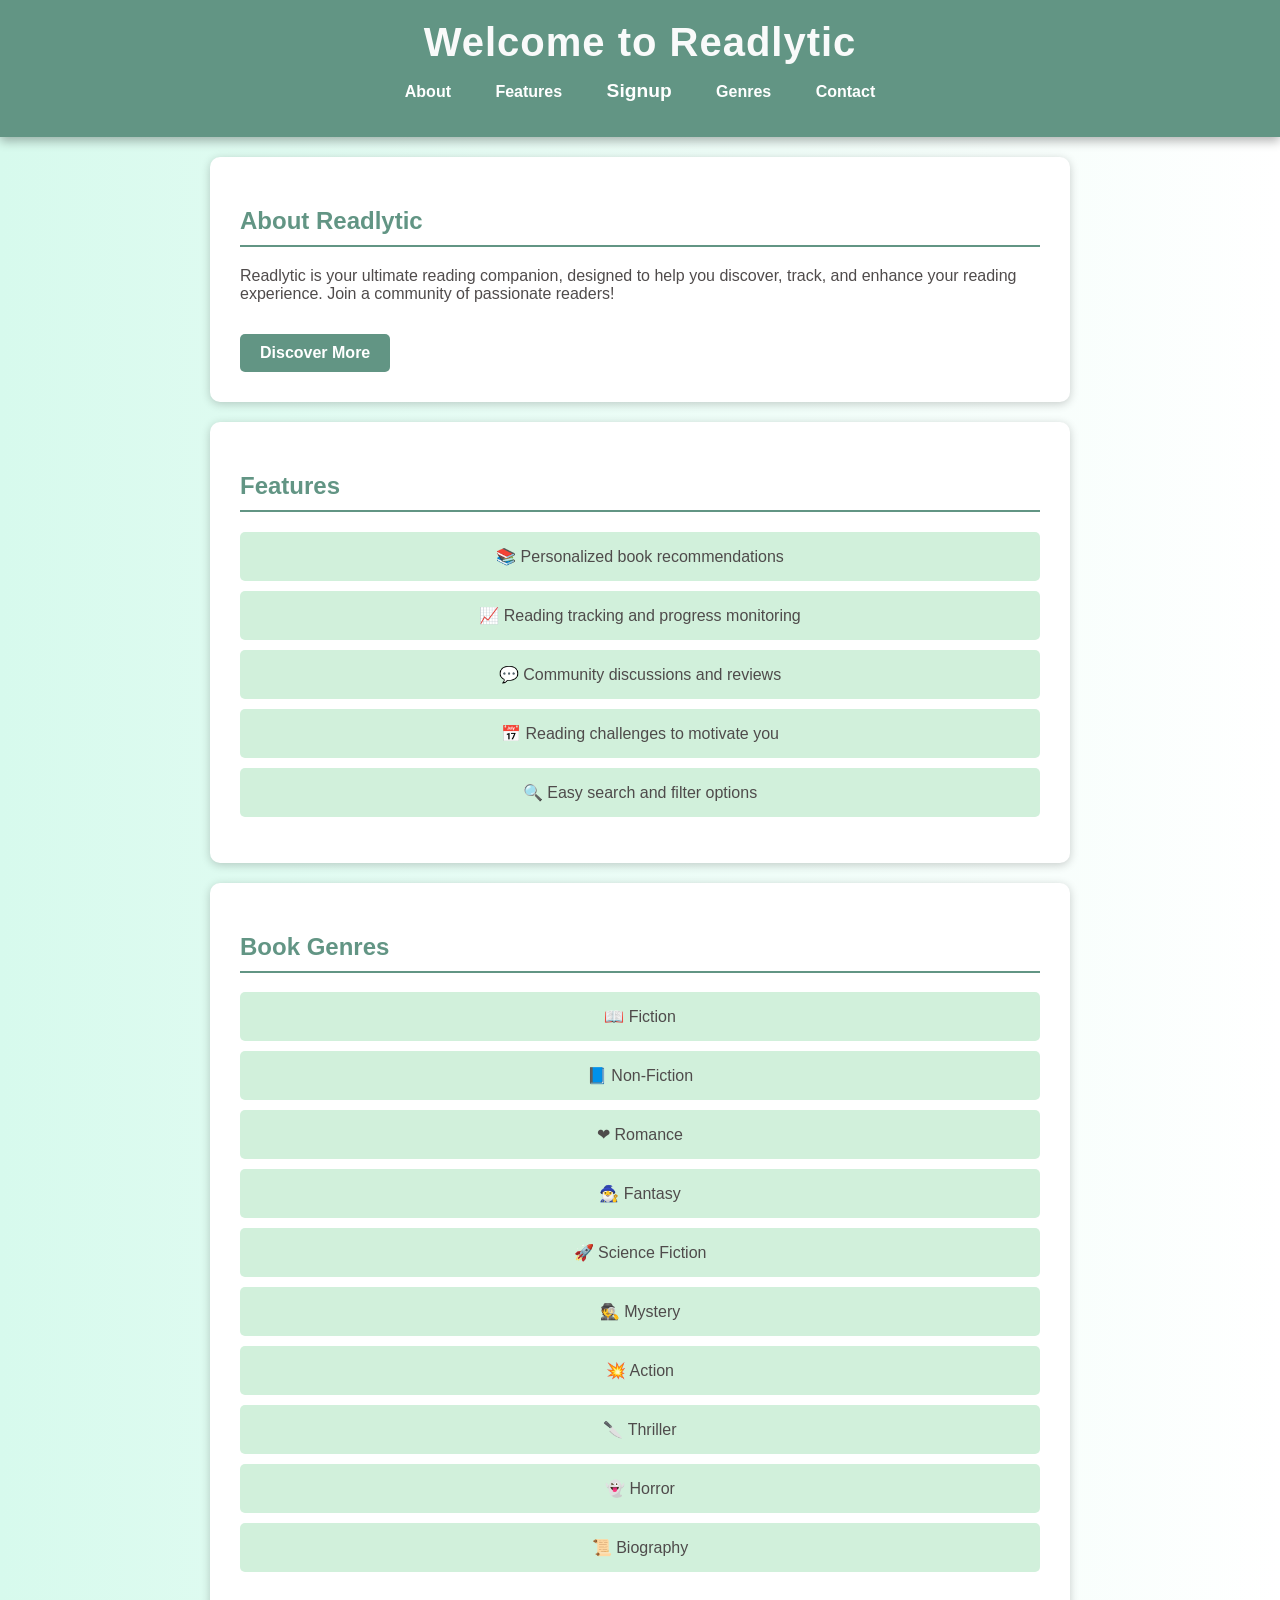
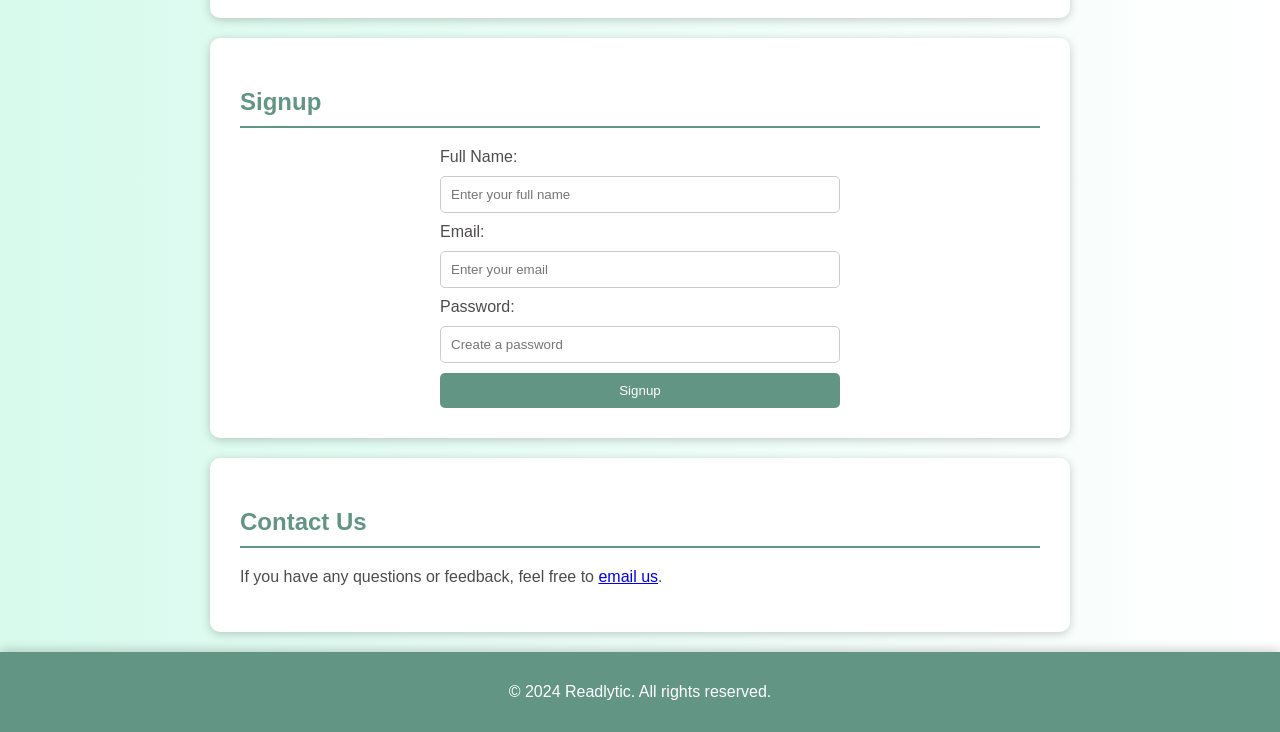
==== index.html @ 5dc9d990 "trial" ====
<!DOCTYPE html>
<html lang="en">
<head>
    <meta charset="UTF-8">
    <meta name="viewport" content="width=device-width, initial-scale=1.0">
    <title>Readlytic - Your Reading Companion</title>
    <style>
        body {
            font-family: 'Helvetica Neue', Arial, sans-serif;
            margin: 0;
            padding: 0;
            background: linear-gradient(to right, #d7faed, #fff);
            color: #4f4b4b;
        }
        header {
            background: #629584;
            color: #F9FAFA;
            padding: 20px 0;
            text-align: center;
            position: relative;
            box-shadow: 0 4px 10px rgba(0, 0, 0, 0.3);
        }
        header h1 {
            margin: 0;
            font-size: 2.5em;
            letter-spacing: 1px;
        }
        nav {
            margin: 15px 0;
        }
		 #alag {
           font-size:1.2em;
        }
        nav a {
            color: #fff;
            margin: 0 20px;
            text-decoration: none;
            font-weight: bold;
            transition: color 0.3s, transform 0.3s;
        }
        nav a:hover {
            color: #d1c4e9;
            transform: scale(1.1);
        }
        section {
            padding: 30px;
            margin: 20px auto;
            background: #ffffff;
            border-radius: 10px;
            box-shadow: 0 2px 10px rgba(0, 0, 0, 0.2);
            transition: transform 0.3s;
            max-width: 800px;
        }
        section:hover {
            transform: translateY(-2px);
        }
        h2 {
            color: #629584;
            border-bottom: 2px solid #629584;
            padding-bottom: 10px;
        }
        footer {
            text-align: center;
            padding: 15px 0;
            background: #629584;
            color: #fff;
            position: relative;
            bottom: 0;
            width: 100%;
            margin-top: 20px;
            box-shadow: 0 -2px 10px rgba(0, 0, 0, 0.2);
        }
        ul {
            list-style-type: none;
            padding: 0;
        }
        ul li {
            background: #d1f0db;
            margin: 10px 0;
            padding: 15px;
            border-radius: 5px;
            transition: background 0.3s;
            cursor: pointer;
            display: flex;
            justify-content: center;
        }
        ul li:hover {
            background: #a2e8b9;
        }
        .book-list {
            display: none;
            margin-top: 10px;
        }
        .book-list ul {
            background: #f9f9f9;
            padding: 10px;
            border-radius: 5px;
            box-shadow: 0 2px 5px rgba(0, 0, 0, 0.1);
        }
        .cta-button {
            display: inline-block;
            padding: 10px 20px;
            margin-top: 15px;
            background: #629584;
            color: #fff;
            border: none;
            border-radius: 5px;
            text-decoration: none;
            font-weight: bold;
            transition: background 0.3s;
        }
        .cta-button:hover {
            background: #629584;
        }
        form {
            display: flex;
            flex-direction: column;
            max-width: 400px;
            margin: auto;
        }
        input {
            padding: 10px;
            margin: 10px 0;
            border: 1px solid #ccc;
            border-radius: 5px;
        }
        input:focus {
            border-color: #629584;
        }
        .submit-button {
            background: #629584;
            color: #fff;
            border: none;
            border-radius: 5px;
            padding: 10px;
            cursor: pointer;
            transition: background 0.3s;
        }
        .submit-button:hover {
            background: #629584;
        }
    </style>
</head>
<body>

<header>
    <h1>Welcome to Readlytic</h1>
    <nav>
        <a href="#about">About</a>
        <a href="#features">Features</a>
		<a id="alag" href="#signup">Signup</a>
        <a href="#categories">Genres</a>
        <a href="#contact">Contact</a>
    </nav>
</header>

<section id="about">
    <h2>About Readlytic</h2>
    <p>Readlytic is your ultimate reading companion, designed to help you discover, track, and enhance your reading experience. Join a community of passionate readers!</p>
    <a class="cta-button" href="#features">Discover More</a>
</section>

<section id="features">
    <h2>Features</h2>
    <ul>
        <li>📚 Personalized book recommendations</li>
        <li>📈 Reading tracking and progress monitoring</li>
        <li>💬 Community discussions and reviews</li>
        <li>📅 Reading challenges to motivate you</li>
        <li>🔍 Easy search and filter options</li>
    </ul>
</section>

<section id="categories">
    <h2>Book Genres</h2>
    <ul>
        <li><a href="fiction.html" class="category-link" onclick="redirectToGenre('fiction'); return false;">📖 Fiction</a></li>
        <li><a href="non_fiction.html" class="category-link" onclick="redirectToGenre('non_fiction'); return false;">📘 Non-Fiction</a></li>
        <li><a href="romance.html" class="category-link" onclick="redirectToGenre('romance'); return false;">❤ Romance</a></li>
        <li><a href="fantasy.html" class="category-link" onclick="redirectToGenre('fantasy'); return false;">🧙‍♂ Fantasy</a></li>
        <li><a href="science_fiction.html" class="category-link" onclick="redirectToGenre('science_fiction'); return false;">🚀 Science Fiction</a></li>
        <li><a href="mystery.html" class="category-link" onclick="redirectToGenre('mystery'); return false;">🕵 Mystery</a></li>
        <li><a href="action.html" class="category-link" onclick="redirectToGenre('action'); return false;">💥 Action</a></li>
        <li><a href="thriller.html" class="category-link" onclick="redirectToGenre('thriller'); return false;">🔪 Thriller</a></li>
        <li><a href="horror.html" class="category-link" onclick="redirectToGenre('horror'); return false;">👻 Horror</a></li>
        <li><a href="biography.html" class="category-link" onclick="redirectToGenre('biography'); return false;">📜 Biography</a></li>
    </ul>
</section>

<style>
    .category-link {
        text-decoration: none;
        color: #4f4b4b; 
</style>

<section id="signup">
    <h2>Signup</h2>
    <form action="#" method="post">
        <label for="name">Full Name:</label>
        <input type="text" id="name" name="name" placeholder="Enter your full name" required>
        
        <label for="email">Email:</label>
        <input type="email" id="email" name="email" placeholder="Enter your email" required>
        
        <label for="password">Password:</label>
        <input type="password" id="password" name="password" placeholder="Create a password" required>
        
        <button type="submit" class="submit-button">Signup</button>
    </form>
</section>

<section id="contact">
    <h2>Contact Us</h2>
    <p>If you have any questions or feedback, feel free to <a href="mailto:contact@readlytic.com">email us</a>.</p>
</section>

<footer>
    <p>&copy; 2024 Readlytic. All rights reserved.</p>
</footer>

<script>
    function toggleBooks(categoryId) {
        const category = document.getElementById(categoryId);
        if (category.style.display === 'block') {
            category.style.display = 'none';
        } else {
            category.style.display = 'block';
        }
    }
</script>

</body>

<script>
  const buttonColors = {
  fiction: "#c4e6f5",
  non_fiction: "#f4f7df",
  romance: "#f7dfef",
  fantasy: "#edc5d6",
  science_fiction: "#cfcfe8",
  mystery: "#9daebf",
  action: "#bbbdb9",
  thriller: "#b9f0e4",
  horror: "#a6a6a6",
  biography: "#d1c8c2"
  };
  
  const hoverColors = {
  fiction: "#a0d9f2",
  non_fiction: "#eef5bc",
  romance: "#f5c6e6",
  fantasy: "#db84a9",
  science_fiction: "#a4a3cc",
  mystery: "#6a92ba",
  action: "#999c97",
  thriller: "#90d6c7",
  horror: "#808080",
  biography: "#ccb8ab"
  };
  
  const textColors = {
  fiction: "#40b8ed",
  non_fiction: "#b1c746",
  romance: "#de6fb9",
  fantasy: "#b83b71",
  science_fiction: "#6c6bc9",
  mystery: "#23394f",
  action: "#21261b",
  thriller: "#41ab93",
  horror: "#2E2E2E",
  biography: "#AF8260"
  };
  
  const genreColors = {
  fiction: "#32b4ed",
  non_fiction: "#c4cf8c",
  romance: "#e3a1cd",
  fantasy: "#85213a",
  science_fiction: "#4d4ca1",
  mystery: "#2c3e50",
  action: "#282b24",
  thriller: "#67cfb8",
  horror: "#2E2E2E",
  biography: "#AF8260"
  };
  
  

  function redirectToGenre(genre) {
  const color = genreColors[genre];
  const button = buttonColors[genre];
  const hover = hoverColors[genre];
  const text = textColors[genre];
  window.location.href = `${genre}.html?color=${encodeURIComponent(color)}&button=${encodeURIComponent(button)}&hover=${encodeURIComponent(hover)}&text=${encodeURIComponent(text)}`;
}

</script>

</html>
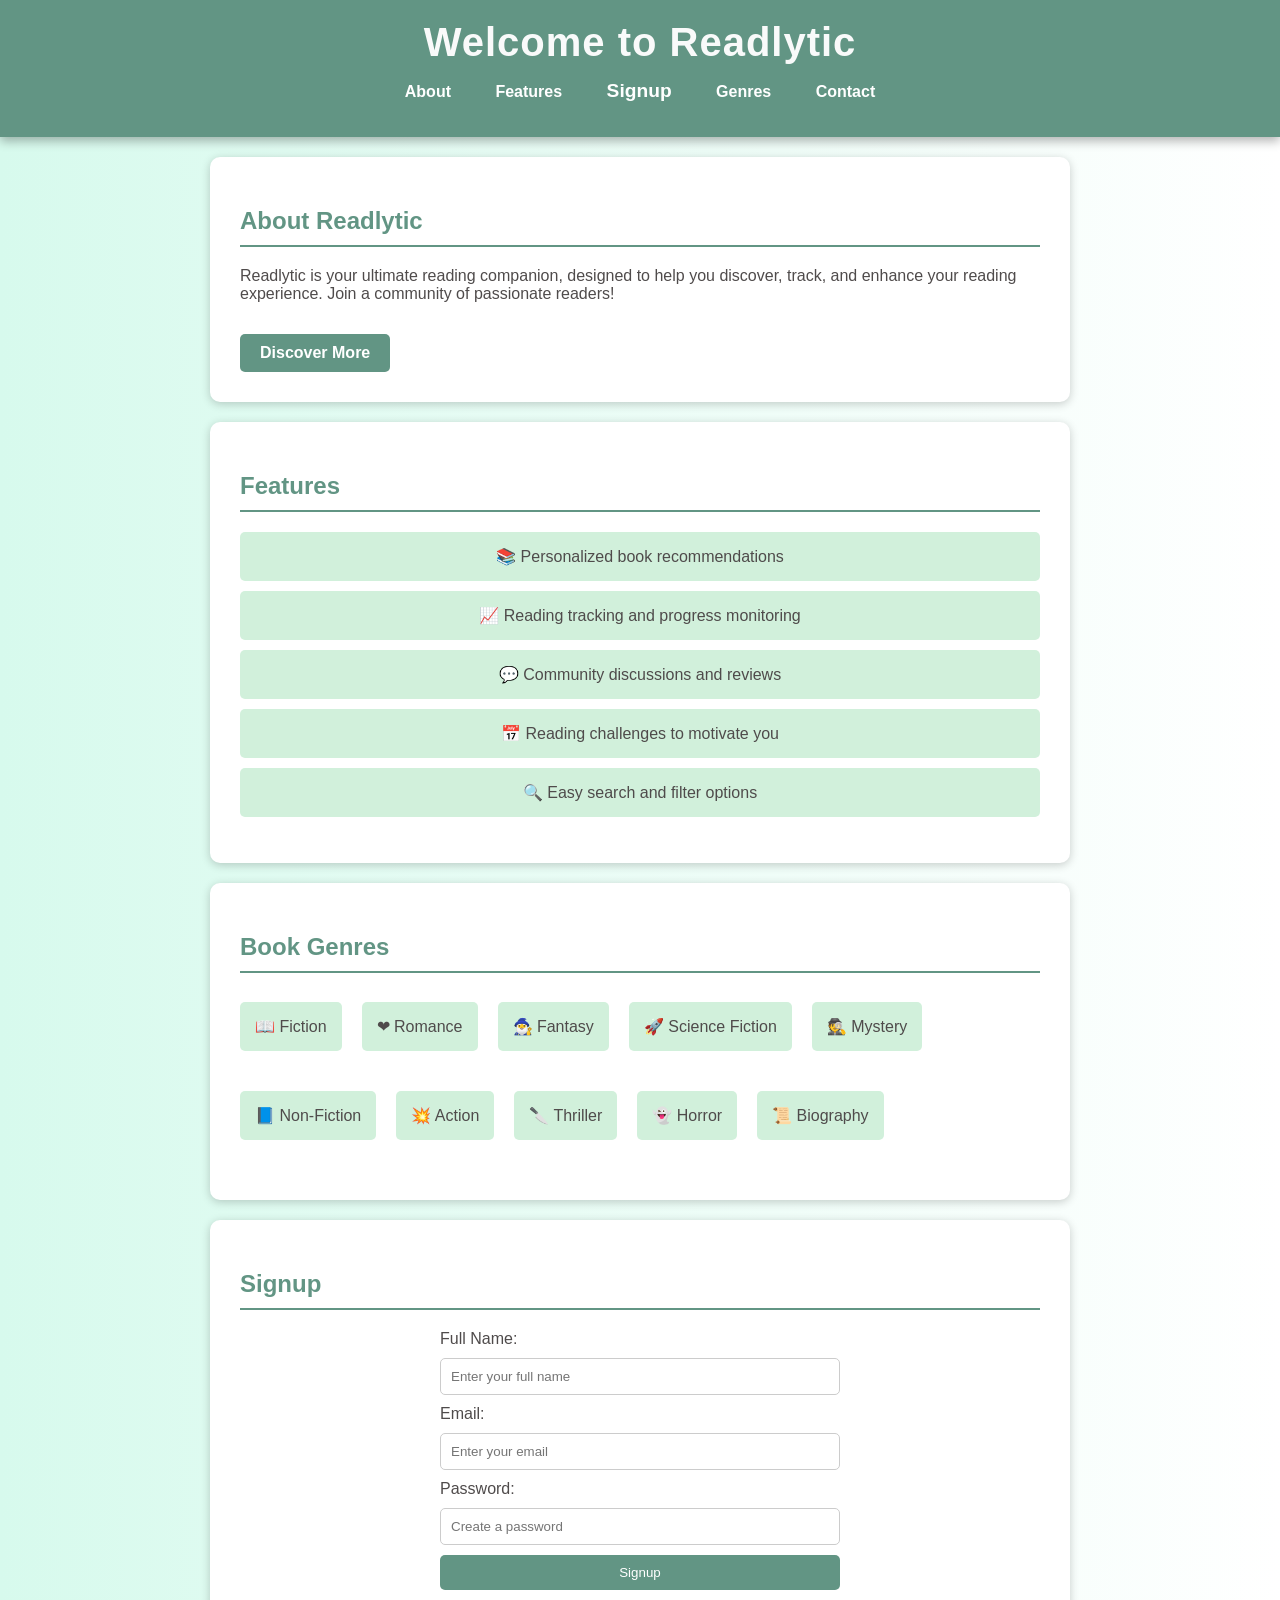
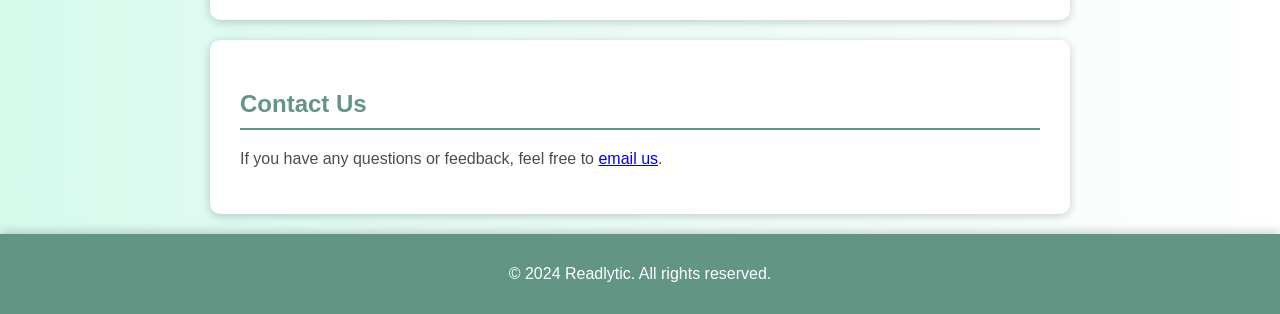
==== commit f9d0e1e0: "fiction" ====
--- a/index.html
+++ b/index.html
@@ -139,6 +139,11 @@
         .submit-button:hover {
             background: #629584;
         }
+        .row {
+            display: flex;              /* Makes items in each row align horizontally */
+            gap: 20px;                  /* Sets a fixed margin between elements */
+            margin-bottom: 20px;        /* Space between the rows */
+        }
     </style>
 </head>
 <body>
@@ -174,16 +179,22 @@
 <section id="categories">
     <h2>Book Genres</h2>
     <ul>
-        <li><a href="fiction.html" class="category-link" onclick="redirectToGenre('fiction'); return false;">📖 Fiction</a></li>
-        <li><a href="non_fiction.html" class="category-link" onclick="redirectToGenre('non_fiction'); return false;">📘 Non-Fiction</a></li>
-        <li><a href="romance.html" class="category-link" onclick="redirectToGenre('romance'); return false;">❤ Romance</a></li>
-        <li><a href="fantasy.html" class="category-link" onclick="redirectToGenre('fantasy'); return false;">🧙‍♂ Fantasy</a></li>
-        <li><a href="science_fiction.html" class="category-link" onclick="redirectToGenre('science_fiction'); return false;">🚀 Science Fiction</a></li>
-        <li><a href="mystery.html" class="category-link" onclick="redirectToGenre('mystery'); return false;">🕵 Mystery</a></li>
-        <li><a href="action.html" class="category-link" onclick="redirectToGenre('action'); return false;">💥 Action</a></li>
-        <li><a href="thriller.html" class="category-link" onclick="redirectToGenre('thriller'); return false;">🔪 Thriller</a></li>
-        <li><a href="horror.html" class="category-link" onclick="redirectToGenre('horror'); return false;">👻 Horror</a></li>
-        <li><a href="biography.html" class="category-link" onclick="redirectToGenre('biography'); return false;">📜 Biography</a></li>
+        <div>
+        <div class="row">
+            <li><a href="fiction.html" class="category-link" onclick="redirectToGenre('fiction'); return false;">📖 Fiction</a></li>
+            <li><a href="romance.html" class="category-link" onclick="redirectToGenre('romance'); return false;">❤ Romance</a></li>
+            <li><a href="fantasy.html" class="category-link" onclick="redirectToGenre('fantasy'); return false;">🧙‍♂ Fantasy</a></li>
+            <li><a href="science_fiction.html" class="category-link" onclick="redirectToGenre('science_fiction'); return false;">🚀 Science Fiction</a></li>
+            <li><a href="mystery.html" class="category-link" onclick="redirectToGenre('mystery'); return false;">🕵 Mystery</a></li>
+        </div>
+        <div class="row">
+            <li><a href="non_fiction.html" class="category-link" onclick="redirectToGenre('non_fiction'); return false;">📘 Non-Fiction</a></li>
+            <li><a href="action.html" class="category-link" onclick="redirectToGenre('action'); return false;">💥 Action</a></li>
+            <li><a href="thriller.html" class="category-link" onclick="redirectToGenre('thriller'); return false;">🔪 Thriller</a></li>
+            <li><a href="horror.html" class="category-link" onclick="redirectToGenre('horror'); return false;">👻 Horror</a></li>
+            <li><a href="biography.html" class="category-link" onclick="redirectToGenre('biography'); return false;">📜 Biography</a></li>
+        </div>
+    </div>
     </ul>
 </section>
 
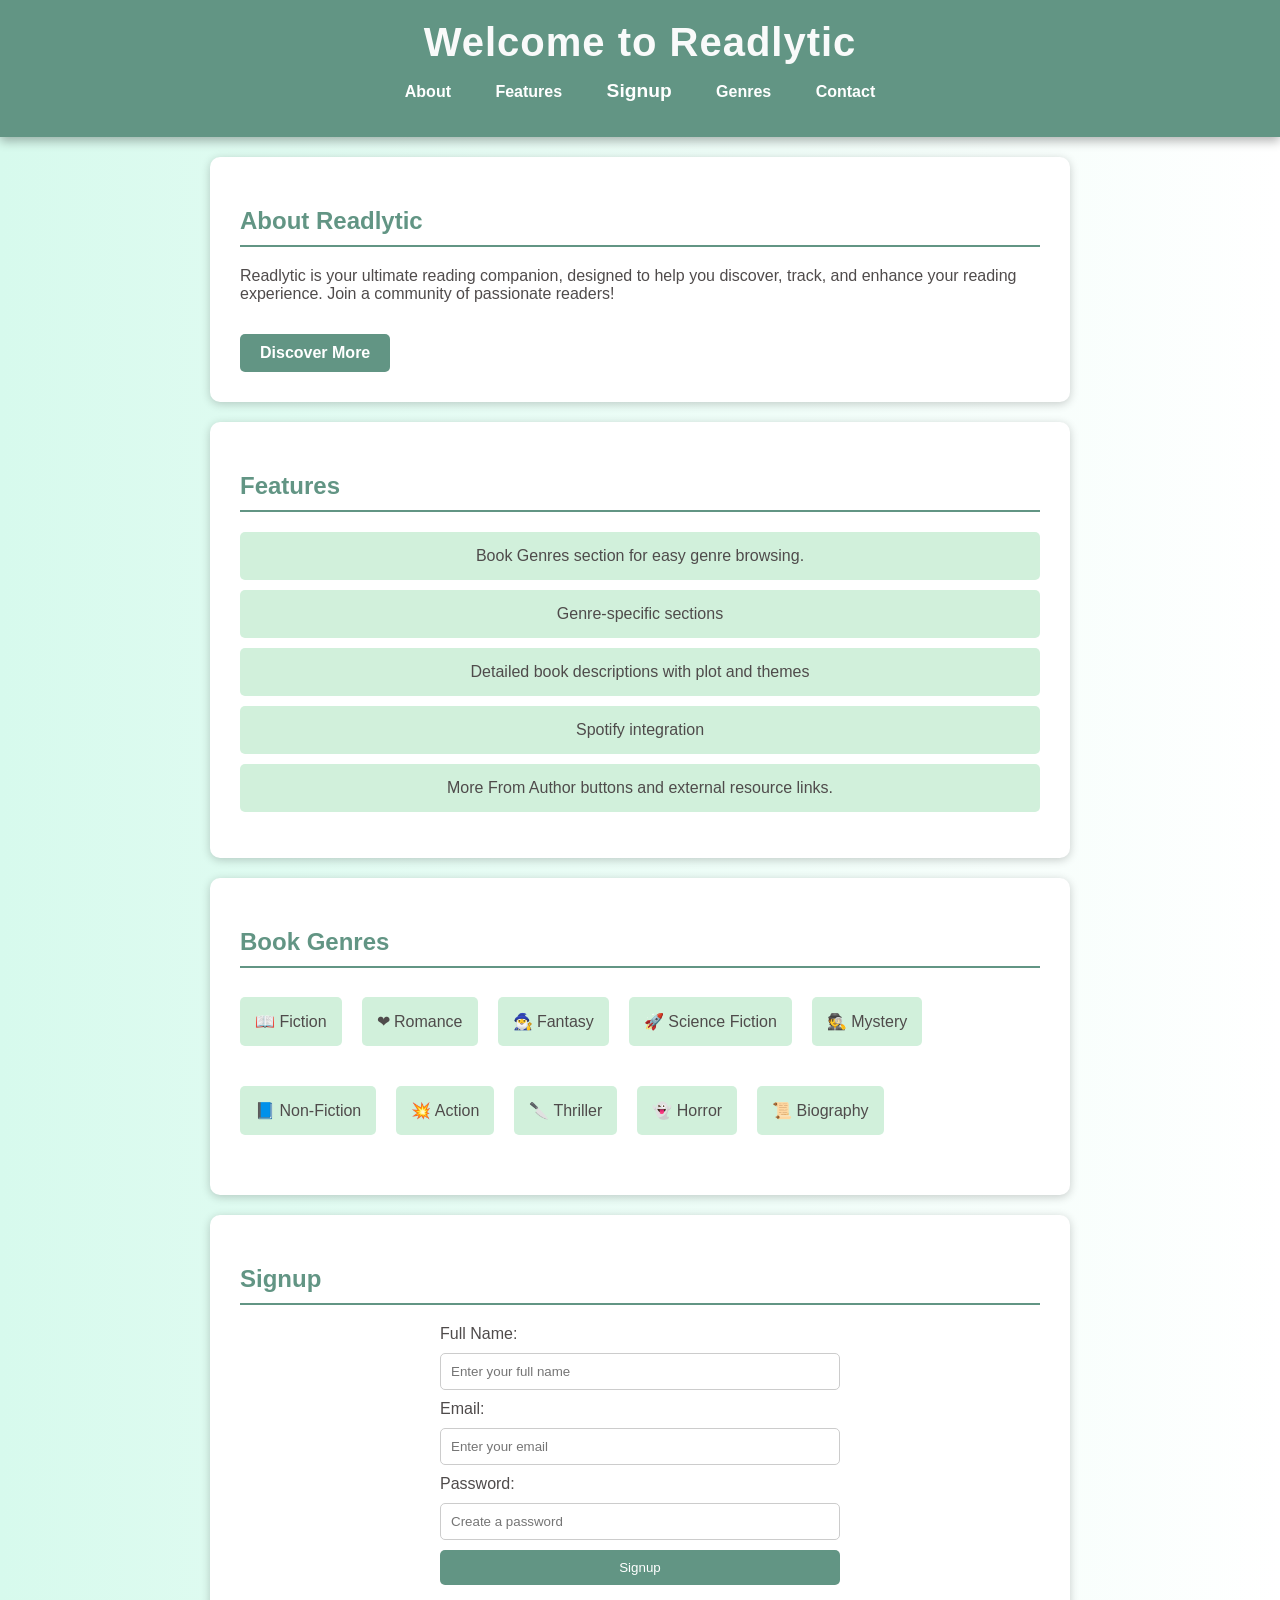
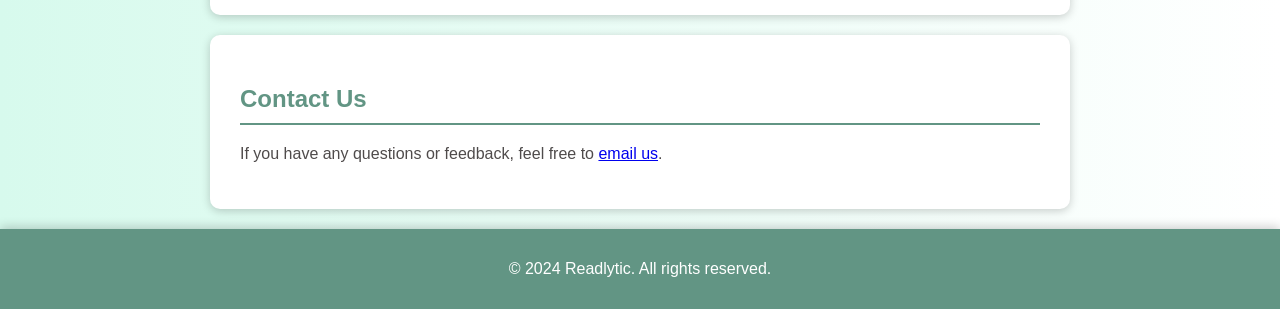
==== commit ba806a6c: "final commit on 7 midnight added book details" ====
--- a/index.html
+++ b/index.html
@@ -168,11 +168,11 @@
 <section id="features">
     <h2>Features</h2>
     <ul>
-        <li>📚 Personalized book recommendations</li>
-        <li>📈 Reading tracking and progress monitoring</li>
-        <li>💬 Community discussions and reviews</li>
-        <li>📅 Reading challenges to motivate you</li>
-        <li>🔍 Easy search and filter options</li>
+        <li>Book Genres section for easy genre browsing.</li>
+        <li>Genre-specific sections</li>
+        <li>Detailed book descriptions with plot and themes</li>
+        <li>Spotify integration</li>
+        <li>More From Author buttons and external resource links.</li>
     </ul>
 </section>
 
@@ -201,7 +201,8 @@
 <style>
     .category-link {
         text-decoration: none;
-        color: #4f4b4b; 
+        color: #4f4b4b;
+    } 
 </style>
 
 <section id="signup">
@@ -222,7 +223,7 @@
 
 <section id="contact">
     <h2>Contact Us</h2>
-    <p>If you have any questions or feedback, feel free to <a href="mailto:contact@readlytic.com">email us</a>.</p>
+    <p>If you have any questions or feedback, feel free to <a href="mailto:readlytic14@gmail.com">email us</a>.</p>
 </section>
 
 <footer>
